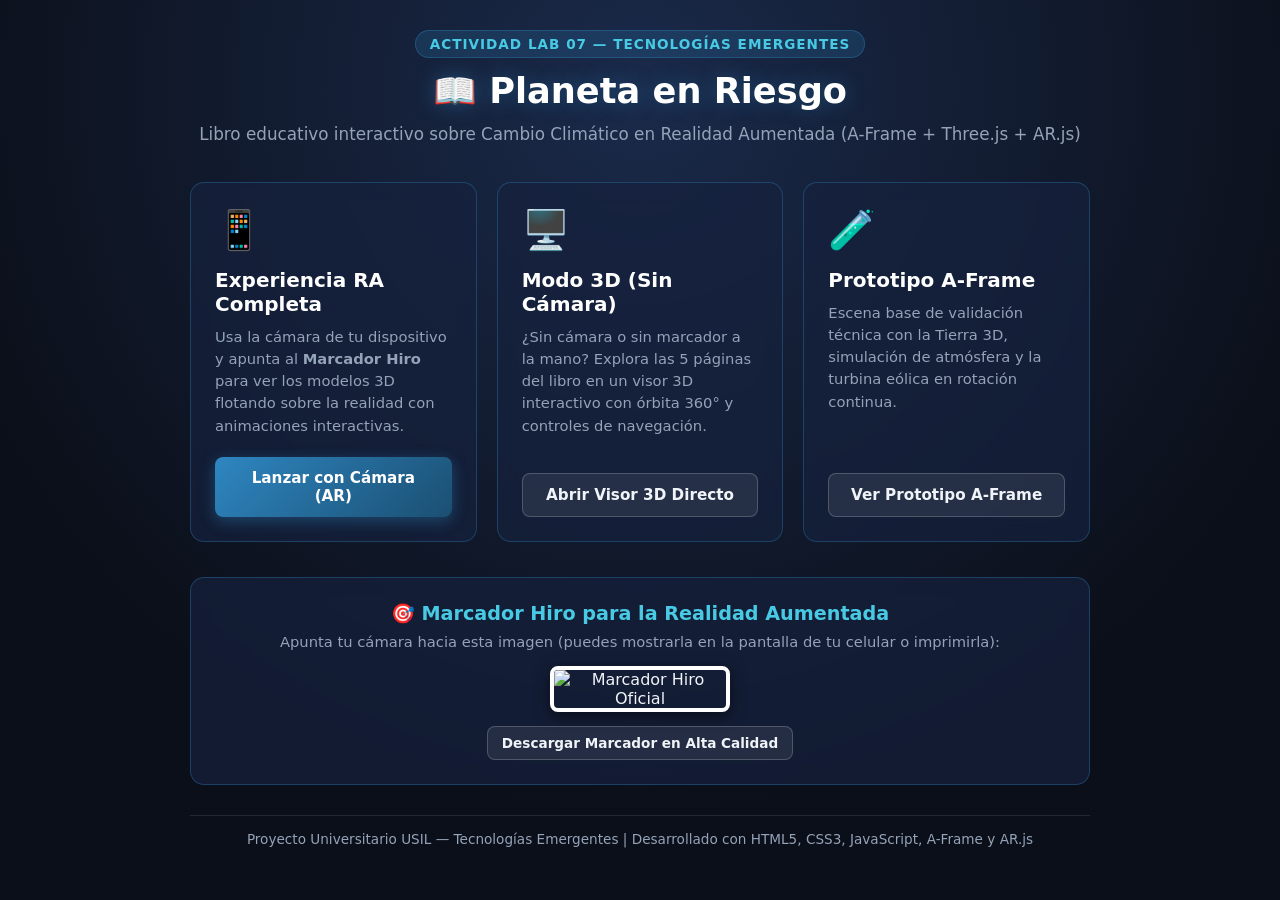
==== index.html @ b76d712a "feat: implementacion inicial del libro de Realidad Aumentada - Cambio Climatico" ====
<!DOCTYPE html>
<html lang="es">
<head>
    <meta charset="UTF-8">
    <meta name="viewport" content="width=device-width, initial-scale=1.0">
    <title>📖 Planeta en Riesgo — Libro de Realidad Aumentada</title>
    <meta name="description" content="Portal de acceso al proyecto de Realidad Aumentada: Planeta en Riesgo. Actividad Lab 07 - Tecnologías Emergentes.">
    <style>
        :root {
            --bg-color: #0b0f19;
            --card-bg: rgba(22, 33, 62, 0.7);
            --card-border: rgba(46, 134, 193, 0.35);
            --accent-blue: #2E86C1;
            --accent-cyan: #48CAE4;
            --accent-green: #2ECC71;
            --text-main: #f0f4f8;
            --text-muted: #94a3b8;
        }

        * {
            margin: 0;
            padding: 0;
            box-sizing: border-box;
        }

        body {
            font-family: 'Segoe UI', system-ui, -apple-system, sans-serif;
            background: radial-gradient(circle at 50% 10%, #1a2a4a 0%, var(--bg-color) 70%);
            color: var(--text-main);
            min-height: 100vh;
            display: flex;
            flex-direction: column;
            align-items: center;
            padding: 30px 20px;
        }

        .container {
            max-width: 900px;
            width: 100%;
        }

        header {
            text-align: center;
            margin-bottom: 35px;
        }

        .badge {
            display: inline-block;
            background: rgba(46, 134, 193, 0.2);
            color: var(--accent-cyan);
            border: 1px solid var(--card-border);
            padding: 5px 14px;
            border-radius: 20px;
            font-size: 0.85rem;
            font-weight: 600;
            text-transform: uppercase;
            letter-spacing: 1px;
            margin-bottom: 12px;
        }

        h1 {
            font-size: 2.2rem;
            color: #ffffff;
            margin-bottom: 10px;
            text-shadow: 0 0 20px rgba(46, 134, 193, 0.4);
        }

        p.subtitle {
            color: var(--text-muted);
            font-size: 1.05rem;
            line-height: 1.5;
        }

        .grid {
            display: grid;
            grid-template-columns: repeat(auto-fit, minmax(270px, 1fr));
            gap: 20px;
            margin-bottom: 35px;
        }

        .card {
            background: var(--card-bg);
            border: 1px solid var(--card-border);
            border-radius: 14px;
            padding: 24px;
            display: flex;
            flex-direction: column;
            justify-content: space-between;
            backdrop-filter: blur(10px);
            -webkit-backdrop-filter: blur(10px);
            transition: transform 0.25s ease, border-color 0.25s ease, box-shadow 0.25s ease;
        }

        .card:hover {
            transform: translateY(-4px);
            border-color: var(--accent-cyan);
            box-shadow: 0 10px 25px rgba(0, 150, 255, 0.15);
        }

        .card-icon {
            font-size: 2.4rem;
            margin-bottom: 15px;
        }

        .card h2 {
            font-size: 1.25rem;
            margin-bottom: 10px;
            color: #ffffff;
        }

        .card p {
            color: var(--text-muted);
            font-size: 0.92rem;
            line-height: 1.5;
            margin-bottom: 20px;
            flex-grow: 1;
        }

        .btn {
            display: inline-block;
            text-align: center;
            padding: 12px 18px;
            border-radius: 8px;
            font-weight: 600;
            font-size: 0.95rem;
            text-decoration: none;
            transition: all 0.2s ease;
        }

        .btn-primary {
            background: linear-gradient(135deg, #2E86C1 0%, #1B4F72 100%);
            color: #ffffff;
            box-shadow: 0 4px 15px rgba(46, 134, 193, 0.4);
        }

        .btn-primary:hover {
            background: linear-gradient(135deg, #3498DB 0%, #2E86C1 100%);
            box-shadow: 0 6px 20px rgba(72, 202, 228, 0.5);
        }

        .btn-secondary {
            background: rgba(255, 255, 255, 0.08);
            color: var(--text-main);
            border: 1px solid rgba(255, 255, 255, 0.2);
        }

        .btn-secondary:hover {
            background: rgba(255, 255, 255, 0.15);
            border-color: var(--accent-cyan);
        }

        /* Sección de Marcador */
        .marker-section {
            background: var(--card-bg);
            border: 1px solid var(--card-border);
            border-radius: 14px;
            padding: 24px;
            text-align: center;
            backdrop-filter: blur(10px);
            margin-bottom: 30px;
        }

        .marker-section h3 {
            font-size: 1.2rem;
            margin-bottom: 8px;
            color: var(--accent-cyan);
        }

        .marker-section p {
            color: var(--text-muted);
            font-size: 0.92rem;
            margin-bottom: 16px;
        }

        .marker-img {
            max-width: 180px;
            width: 100%;
            height: auto;
            border: 4px solid #ffffff;
            border-radius: 8px;
            margin-bottom: 14px;
            box-shadow: 0 4px 15px rgba(0, 0, 0, 0.5);
        }

        /* Footer */
        footer {
            text-align: center;
            color: var(--text-muted);
            font-size: 0.85rem;
            margin-top: 20px;
            border-top: 1px solid rgba(255, 255, 255, 0.1);
            padding-top: 15px;
            width: 100%;
        }
    </style>
</head>
<body>

    <div class="container">
        <header>
            <span class="badge">Actividad Lab 07 — Tecnologías Emergentes</span>
            <h1>📖 Planeta en Riesgo</h1>
            <p class="subtitle">Libro educativo interactivo sobre Cambio Climático en Realidad Aumentada (A-Frame + Three.js + AR.js)</p>
        </header>

        <div class="grid">
            <!-- Tarjeta 1: Experiencia RA -->
            <div class="card">
                <div>
                    <div class="card-icon">📱</div>
                    <h2>Experiencia RA Completa</h2>
                    <p>Usa la cámara de tu dispositivo y apunta al <strong>Marcador Hiro</strong> para ver los modelos 3D flotando sobre la realidad con animaciones interactivas.</p>
                </div>
                <a href="public/index.html" class="btn btn-primary">Lanzar con Cámara (AR)</a>
            </div>

            <!-- Tarjeta 2: Vista 3D Directa -->
            <div class="card">
                <div>
                    <div class="card-icon">🖥️</div>
                    <h2>Modo 3D (Sin Cámara)</h2>
                    <p>¿Sin cámara o sin marcador a la mano? Explora las 5 páginas del libro en un visor 3D interactivo con órbita 360° y controles de navegación.</p>
                </div>
                <a href="public/vista3d.html" class="btn btn-secondary">Abrir Visor 3D Directo</a>
            </div>

            <!-- Tarjeta 3: Prototipo Inicial -->
            <div class="card">
                <div>
                    <div class="card-icon">🧪</div>
                    <h2>Prototipo A-Frame</h2>
                    <p>Escena base de validación técnica con la Tierra 3D, simulación de atmósfera y la turbina eólica en rotación continua.</p>
                </div>
                <a href="public/aframe.html" class="btn btn-secondary">Ver Prototipo A-Frame</a>
            </div>
        </div>

        <!-- Sección del Marcador Hiro -->
        <div class="marker-section">
            <h3>🎯 Marcador Hiro para la Realidad Aumentada</h3>
            <p>Apunta tu cámara hacia esta imagen (puedes mostrarla en la pantalla de tu celular o imprimirla):</p>
            <div>
                <img class="marker-img" src="https://raw.githubusercontent.com/AR-js-org/AR.js/master/data/images/hiro.png" alt="Marcador Hiro Oficial">
            </div>
            <a href="https://raw.githubusercontent.com/AR-js-org/AR.js/master/data/images/hiro.png" target="_blank" rel="noopener noreferrer" class="btn btn-secondary" style="font-size: 0.85rem; padding: 8px 14px;">Descargar Marcador en Alta Calidad</a>
        </div>

        <footer>
            Proyecto Universitario USIL — Tecnologías Emergentes | Desarrollado con HTML5, CSS3, JavaScript, A-Frame y AR.js
        </footer>
    </div>

</body>
</html>
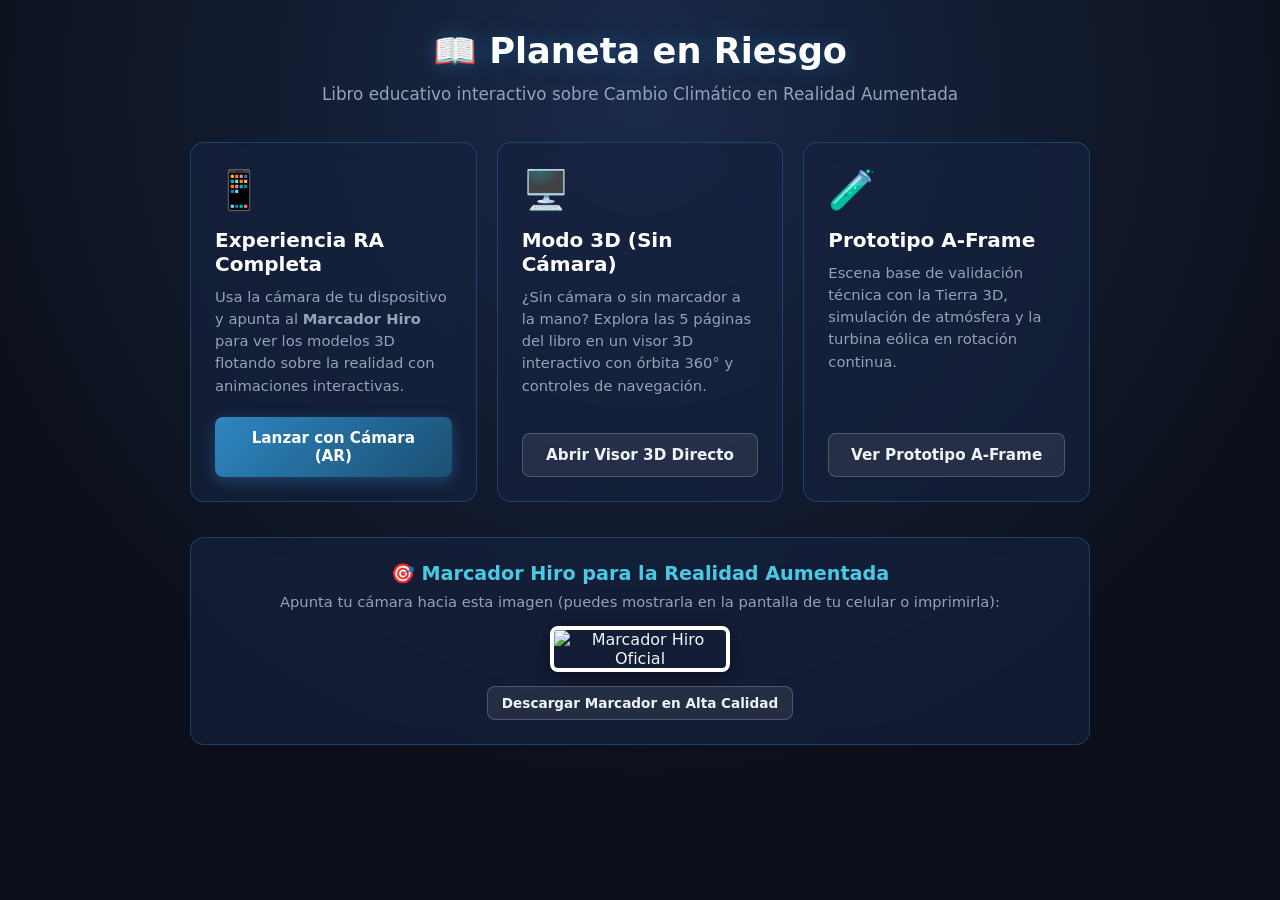
==== commit 9c2ee0b1: "update: limpiar texto de cabecera y pie de pagina" ====
--- a/index.html
+++ b/index.html
@@ -4,7 +4,7 @@
     <meta charset="UTF-8">
     <meta name="viewport" content="width=device-width, initial-scale=1.0">
     <title>📖 Planeta en Riesgo — Libro de Realidad Aumentada</title>
-    <meta name="description" content="Portal de acceso al proyecto de Realidad Aumentada: Planeta en Riesgo. Actividad Lab 07 - Tecnologías Emergentes.">
+    <meta name="description" content="Portal de acceso al proyecto de Realidad Aumentada: Planeta en Riesgo.">
     <style>
         :root {
             --bg-color: #0b0f19;
@@ -198,9 +198,8 @@
 
     <div class="container">
         <header>
-            <span class="badge">Actividad Lab 07 — Tecnologías Emergentes</span>
             <h1>📖 Planeta en Riesgo</h1>
-            <p class="subtitle">Libro educativo interactivo sobre Cambio Climático en Realidad Aumentada (A-Frame + Three.js + AR.js)</p>
+            <p class="subtitle">Libro educativo interactivo sobre Cambio Climático en Realidad Aumentada</p>
         </header>
 
         <div class="grid">
@@ -244,10 +243,6 @@
             </div>
             <a href="https://raw.githubusercontent.com/AR-js-org/AR.js/master/data/images/hiro.png" target="_blank" rel="noopener noreferrer" class="btn btn-secondary" style="font-size: 0.85rem; padding: 8px 14px;">Descargar Marcador en Alta Calidad</a>
         </div>
-
-        <footer>
-            Proyecto Universitario USIL — Tecnologías Emergentes | Desarrollado con HTML5, CSS3, JavaScript, A-Frame y AR.js
-        </footer>
     </div>
 
 </body>
